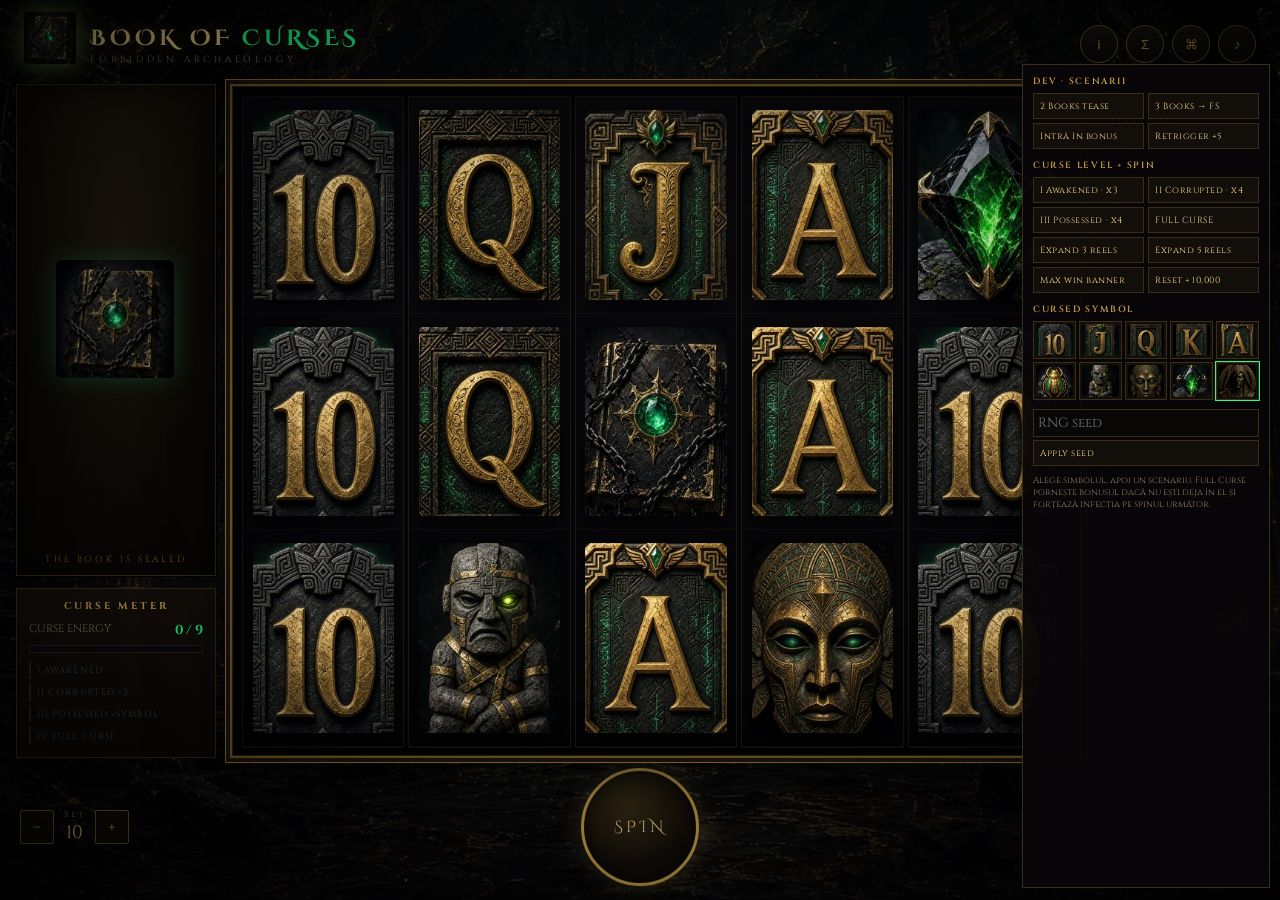
==== book-of-curses/index.html @ f87eec72 "Add files via upload" ====
<!DOCTYPE html>
<html lang="en">
<head>
  <meta charset="UTF-8" />
  <meta name="viewport" content="width=device-width, initial-scale=1.0" />
  <title>Book of Curses</title>
  <link rel="stylesheet" href="css/game.css" />
</head>
<body class="curse-0">
  <div class="backdrop"></div>
  <div class="embers" id="embers"></div>
  <div class="vignette"></div>

  <div class="app">
    <header class="topbar">
      <div class="logo-wrap">
        <div class="logo-book" id="miniBook"></div>
        <div class="titles">
          <h1>BOOK OF <span>CURSES</span></h1>
          <p>Forbidden archaeology</p>
        </div>
      </div>
      <div class="top-actions">
        <button class="icon-btn" id="infoBtn" title="Paytable & rules">i</button>
        <button class="icon-btn" id="simBtn" title="Simulation">Σ</button>
        <button class="icon-btn" id="debugBtn" title="Developer">⌘</button>
        <button class="icon-btn on" id="soundBtn" title="Sound">♪</button>
      </div>
    </header>

    <div class="stage">
      <aside class="side-panel">
        <div class="book-hero alive" id="hero">
          <div class="book-chains" id="bookChains"></div>
          <div class="hero-svg" id="heroSvg" style="width:120px;height:140px"></div>
          <div class="hero-caption" id="heroCaption">THE BOOK IS SEALED</div>
        </div>
        <div class="meter-card">
          <h3>CURSE METER</h3>
          <div class="energy-readout">
            <span>CURSE ENERGY</span>
            <strong id="energyRead">0 / 9</strong>
          </div>
          <div class="energy-bar"><div class="energy-fill" id="energyFill"></div></div>
          <div class="curse-steps">
            <div class="curse-step">I  AWAKENED</div>
            <div class="curse-step">II  CORRUPTED  ×2</div>
            <div class="curse-step">III  POSSESSED  +SYMBOL</div>
            <div class="curse-step">IV  FULL CURSE</div>
          </div>
        </div>
      </aside>

      <section class="machine">
        <div class="frame" id="frame">
          <div class="reels" id="reels">
            <div class="reel" data-r="0"><div class="reel-window">
              <div class="cell" data-r="0" data-row="0"><div class="sym"></div></div>
              <div class="cell" data-r="0" data-row="1"><div class="sym"></div></div>
              <div class="cell" data-r="0" data-row="2"><div class="sym"></div></div>
            </div></div>
            <div class="reel" data-r="1"><div class="reel-window">
              <div class="cell" data-r="1" data-row="0"><div class="sym"></div></div>
              <div class="cell" data-r="1" data-row="1"><div class="sym"></div></div>
              <div class="cell" data-r="1" data-row="2"><div class="sym"></div></div>
            </div></div>
            <div class="reel" data-r="2"><div class="reel-window">
              <div class="cell" data-r="2" data-row="0"><div class="sym"></div></div>
              <div class="cell" data-r="2" data-row="1"><div class="sym"></div></div>
              <div class="cell" data-r="2" data-row="2"><div class="sym"></div></div>
            </div></div>
            <div class="reel" data-r="3"><div class="reel-window">
              <div class="cell" data-r="3" data-row="0"><div class="sym"></div></div>
              <div class="cell" data-r="3" data-row="1"><div class="sym"></div></div>
              <div class="cell" data-r="3" data-row="2"><div class="sym"></div></div>
            </div></div>
            <div class="reel" data-r="4"><div class="reel-window">
              <div class="cell" data-r="4" data-row="0"><div class="sym"></div></div>
              <div class="cell" data-r="4" data-row="1"><div class="sym"></div></div>
              <div class="cell" data-r="4" data-row="2"><div class="sym"></div></div>
            </div></div>
          </div>
          <svg class="payline-svg" id="paylineSvg" viewBox="0 0 100 100" preserveAspectRatio="none"></svg>
          <div class="ink-veil" id="inkVeil"></div>
          <div class="banner" id="banner">
            <h2 id="bannerTitle"></h2>
            <p id="bannerSub"></p>
          </div>
          <div class="ceremony" id="ceremony">
            <div class="ceremony-book" id="ceremonyBook"></div>
            <h2 id="ceremonyTitle"></h2>
            <p id="ceremonySub"></p>
          </div>
        </div>
      </section>

      <aside class="right-panel">
        <div class="stat-box">
          <label>Balance</label>
          <div class="val" id="balVal">10,000</div>
        </div>
        <div class="stat-box">
          <label>Win</label>
          <div class="val" id="winVal">0</div>
        </div>
        <div class="stat-box fs-box" id="fsBox" style="display:none">
          <div class="fs-label">Free Spins</div>
          <div class="fs-count" id="fsCount">0</div>
          <div class="fs-label">Cursed symbol</div>
          <div class="cursed-preview" id="cursedPreview"></div>
        </div>
      </aside>
    </div>

    <footer class="controls">
      <div class="bet-wrap">
        <button class="bet-btn" id="betDown">−</button>
        <div class="bet-display">
          <label>Bet</label>
          <div class="amt" id="betAmt">10</div>
        </div>
        <button class="bet-btn" id="betUp">+</button>
      </div>
      <button class="spin-btn" id="spinBtn">Spin</button>
      <div class="ctrl-right">
        <button class="mini-btn" id="autoBtn">Auto</button>
        <button class="mini-btn" id="turboBtn">Turbo</button>
      </div>
    </footer>
  </div>

  <div class="overlay" id="infoOverlay">
    <div class="modal">
      <button class="close-x" id="infoClose">×</button>
      <h2>Book of Curses</h2>
      <p>Virtual credits only. 5 reels × 3 rows · 10 fixed paylines. The Book is Wild and Scatter.</p>

      <h3>Base game</h3>
      <ul>
        <li>Wins pay left to right on a payline. The Book substitutes for any paying symbol.</li>
        <li>Paytable values are × line bet. Line bet = total bet ÷ 10.</li>
        <li>3 or more Books anywhere on the grid start Free Spins. 4 or 5 Books still start the same bonus (they do not add extra spins on the trigger).</li>
        <li>Nothing from a previous bonus carries into the base game. Curse Energy, Curse level, Cursed Symbols and infection all reset when the Book closes.</li>
      </ul>

      <h3>Free Spins — how a bonus starts</h3>
      <ul>
        <li>You receive 10 Free Spins. The stake of the triggering spin is used for the whole bonus.</li>
        <li>The Book opens and randomly chooses <strong>one paying symbol</strong> (not the Book). That is the Cursed Symbol for this bonus only.</li>
        <li>A new bonus always starts at <strong>CURSE I — Awakened</strong>, energy 0. There is no “saved curse” between sessions.</li>
      </ul>

      <h3>Expanding Cursed Symbol</h3>
      <ul>
        <li>If the Cursed Symbol appears on <strong>3 or more different reels</strong>, those reels fill top-to-bottom with that symbol.</li>
        <li>The expand pays the 3 / 4 / 5-of-a-kind value on <strong>all 10 paylines</strong> (classic Book math), then applies the current Curse multiplier.</li>
        <li>Ordinary line wins still pay, except lines of the same symbol that just expanded — those are not paid twice.</li>
        <li>One Cursed Symbol on a single reel does nothing special. Two reels do nothing. The third reel is the unlock.</li>
      </ul>

      <h3>Curse Meter — during this bonus only</h3>
      <p>Energy is the only progress track. Levels never go down inside a bonus.</p>
      <ul>
        <li>Successful expand on 3 reels: <strong>+1</strong> energy</li>
        <li>4 reels: <strong>+2</strong></li>
        <li>5 reels: <strong>+3</strong></li>
        <li>Retrigger (3 Books during Free Spins): <strong>+5 spins</strong> and <strong>+1 energy</strong></li>
        <li>Infection cells that later expand: <strong>+1</strong> extra energy</li>
      </ul>
      <ul>
        <li><strong>0–2 energy · CURSE I Awakened</strong> — expand pays ×1</li>
        <li><strong>3–5 · CURSE II Corrupted</strong> — expand pays ×2</li>
        <li><strong>6–8 · CURSE III Possessed</strong> — the Book picks a <em>second</em> Cursed Symbol. Both can expand on the same spin. Multiplier stays ×2</li>
        <li><strong>9+ · FULL CURSE</strong> — infection unlocks. Expand multiplier ×2 (×3 is reserved if math is retuned later)</li>
      </ul>

      <h3>What persists — and what does not</h3>
      <p><strong>Inside one Free Spins session</strong> (including retriggers):</p>
      <ul>
        <li>Kept: remaining spins, Curse Energy, Curse level, both Cursed Symbols, “Full Curse already unlocked”, running bonus win.</li>
        <li>Kept for the <em>next Free Spin only</em>: a few infected cells may stay on the grid (~18% of them). That is the only carry from spin to spin besides the meter.</li>
        <li>Retriggers do <em>not</em> reset the meter and do <em>not</em> pick a new first symbol. They only add spins and one energy.</li>
      </ul>
      <p><strong>When the Book closes</strong> (0 spins left, or you return to the base game):</p>
      <ul>
        <li>Wiped: energy, Curse level, Cursed Symbols, second symbol, infection leftovers, Full Curse flag.</li>
        <li>The next time you land 3 Books you start again at CURSE I with a newly chosen symbol. You cannot “keep” a Possessed or Full Curse bonus for later.</li>
        <li>Your credit balance stays. That is the only thing that survives across bonuses.</li>
      </ul>

      <h3>FULL CURSE — infection</h3>
      <ul>
        <li>The first time energy reaches 9 in this bonus, the Full Curse ceremony plays.</li>
        <li>On that spin and every later Free Spin of the <em>same</em> bonus, Cursed Symbols can infect neighbouring cells (up / down / left / right), chance 45% per neighbour, one wave.</li>
        <li>After infection the game re-checks expands. A bigger expand replaces a smaller one for that symbol; it does not pay both.</li>
        <li>Infection does not continue after the bonus ends.</li>
      </ul>

      <h3>Max win</h3>
      <p>Any single evaluation is capped at <strong>10,000 × total bet</strong>. If the cap hits, the Book closes and the “YOU SHOULDN’T HAVE OPENED IT.” presentation plays.</p>
      <h3>Paytable <small>(× line bet · 10 lines)</small></h3>
      <table class="pay-grid">
        <thead><tr><th>Symbol</th><th>3</th><th>4</th><th>5</th></tr></thead>
        <tbody id="payBody"></tbody>
      </table>
      <h3>Responsible play</h3>
      <p>Prototype with virtual credits. No deposits or real-money wagering. Theoretical target RTP ~96% (high volatility) — verify in Simulation. Max exposure 10,000× bet.</p>
    </div>
  </div>

  <div class="overlay" id="simOverlay">
    <div class="modal">
      <button class="close-x" id="simClose">×</button>
      <h2>Monte Carlo</h2>
      <p>Headless engine — same math as the visible game. 100k–1M spins recommended.</p>
      <p style="margin-top:10px">
        Spins <input id="simSpins" value="200000" style="width:110px;background:#0a0806;color:#e8dcc0;border:1px solid #3a2e16;padding:4px 6px">
        Seed <input id="simSeed" value="7" style="width:80px;background:#0a0806;color:#e8dcc0;border:1px solid #3a2e16;padding:4px 6px">
        <button class="mini-btn on" id="runSim">Run</button>
      </p>
      <div class="sim-out" id="simOut">Ready.</div>
    </div>
  </div>

  <div class="debug-dock" id="debugDock">
    <h4>DEV · SCENARII</h4>
    <div class="debug-grid">
      <button data-scene="tease">2 Books tease</button>
      <button data-scene="trigger">3 Books → FS</button>
      <button data-scene="enter">Intră în bonus</button>
      <button data-scene="retrigger">Retrigger +5</button>
    </div>
    <h4>CURSE LEVEL + SPIN</h4>
    <div class="debug-grid">
      <button data-scene="curse1">I Awakened · x3</button>
      <button data-scene="curse2">II Corrupted · x4</button>
      <button data-scene="curse3">III Possessed · x4</button>
      <button data-scene="full">FULL CURSE</button>
      <button data-scene="expand3">Expand 3 reels</button>
      <button data-scene="expand5">Expand 5 reels</button>
      <button data-scene="maxwin">Max win banner</button>
      <button data-scene="reset">Reset + 10,000</button>
    </div>
    <h4>CURSED SYMBOL</h4>
    <div class="sym-pick" id="symPick"></div>
    <input id="seedInput" placeholder="RNG seed" />
    <button id="seedApply">Apply seed</button>
    <p class="debug-note">Alege simbolul, apoi un scenariu. Full Curse pornește bonusul dacă nu ești deja în el și forțează infecția pe spinul următor.</p>
  </div>

  <script src="js/asset-data.js"></script>
  <script src="js/config.js"></script>
  <script src="js/rng.js"></script>
  <script src="js/engine.js"></script>
  <script src="js/symbols.js"></script>
  <script src="js/audio.js"></script>
  <script src="js/main.js"></script>
</body>
</html>
---- book-of-curses/css/game.css ----
@import url("https://fonts.googleapis.com/css2?family=Cinzel:wght@400;600;700;900&family=Cinzel+Decorative:wght@700;900&family=Uncial+Antiqua&display=swap");

:root {
  --obsidian: #07060a;
  --obsidian-2: #100d14;
  --stone: #1a1610;
  --gold: #c9a44a;
  --gold-hi: #f0d48a;
  --gold-dim: #7a5c22;
  --ink: #0a0a0c;
  --emerald: #1dff8a;
  --emerald-dim: #0a6b3c;
  --curse: #7cffb2;
  --blood: #6b1018;
  --win: #ffe7a0;
  --frame: #2a2214;
  --text: #e8dcc0;
  --muted: #8a7b5e;
}

* { box-sizing: border-box; margin: 0; padding: 0; }
html, body { height: 100%; background: var(--obsidian); color: var(--text); }
body {
  font-family: "Cinzel", Georgia, serif;
  overflow: hidden;
  user-select: none;
}

.backdrop {
  position: fixed; inset: 0;
  background:
    linear-gradient(180deg, rgba(5,4,7,.55) 0%, rgba(5,4,7,.78) 100%),
    url("../assets/bg-temple.jpg") center / cover no-repeat;
  z-index: 0;
}
.backdrop::before {
  content: "";
  position: absolute; inset: 0;
  background-image:
    repeating-linear-gradient(0deg, transparent, transparent 3px, rgba(0,0,0,.12) 3px, rgba(0,0,0,.12) 4px);
  opacity: .35;
  pointer-events: none;
}
.vignette {
  position: fixed; inset: 0; pointer-events: none; z-index: 5;
  background: radial-gradient(ellipse at center, transparent 40%, rgba(0,0,0,.72) 100%);
}
.embers {
  position: fixed; inset: 0; pointer-events: none; z-index: 1; overflow: hidden;
}

.app {
  position: relative; z-index: 2;
  height: 100%;
  display: grid;
  grid-template-rows: auto 1fr auto;
  max-width: 1280px;
  margin: 0 auto;
  padding: 8px 16px 10px;
}

/* HEADER */
.topbar {
  display: flex; align-items: center; justify-content: space-between;
  padding: 4px 8px 8px;
}
.logo-wrap { display: flex; align-items: center; gap: 14px; }
.logo-book { width: 52px; height: 64px; filter: drop-shadow(0 0 12px rgba(201,164,74,.45)); }
.titles h1 {
  font-family: "Cinzel Decorative", "Cinzel", serif;
  font-size: 22px; letter-spacing: .18em;
  color: var(--gold-hi);
  text-shadow: 0 0 18px rgba(201,164,74,.35);
}
.titles h1 span { color: var(--emerald); }
.titles p { font-size: 9px; letter-spacing: .42em; color: var(--muted); text-transform: uppercase; }
.top-actions { display: flex; gap: 8px; }
.icon-btn {
  width: 38px; height: 38px; border-radius: 50%;
  border: 1px solid var(--gold-dim);
  background: linear-gradient(180deg, #1c1812, #0c0a08);
  color: var(--gold);
  cursor: pointer;
  display: grid; place-items: center;
  transition: .2s ease;
}
.icon-btn:hover { border-color: var(--gold); box-shadow: 0 0 12px rgba(201,164,74,.35); }

/* STAGE */
.stage {
  display: grid;
  grid-template-columns: 200px 1fr 168px;
  gap: 14px;
  min-height: 0;
  align-items: stretch;
}

.side-panel {
  display: flex; flex-direction: column; gap: 12px;
  min-height: 0;
}

.book-hero {
  flex: 1;
  position: relative;
  border: 1px solid #3a2e16;
  background:
    radial-gradient(ellipse at 50% 30%, rgba(201,164,74,.08), transparent 60%),
    linear-gradient(180deg, #16110c, #0a0806);
  box-shadow: inset 0 0 40px rgba(0,0,0,.65), 0 0 0 1px #000;
  display: flex; flex-direction: column; align-items: center; justify-content: center;
  overflow: hidden;
  min-height: 220px;
}
.book-hero.alive .hero-svg { animation: breathe 3.6s ease-in-out infinite; }
.book-hero.opened .hero-svg { filter: drop-shadow(0 0 16px #1dff8a); }
.book-hero.chained .book-chains { opacity: 1; }
.book-hero.slam .hero-svg { animation: bookSlam .45s ease-out; }
.book-chains {
  position: absolute; inset: 18% 22%;
  border: 2px solid rgba(180,180,180,.35);
  box-shadow: inset 0 0 12px rgba(0,0,0,.8);
  opacity: 0; pointer-events: none;
  transform: rotate(-8deg);
  transition: opacity .25s;
}
.book-chains::before, .book-chains::after {
  content: ""; position: absolute; left: 20%; right: 20%; height: 3px;
  background: linear-gradient(90deg, transparent, #888, transparent);
}
.book-chains::before { top: 32%; }
.book-chains::after { bottom: 32%; }
.hero-caption {
  position: absolute; bottom: 10px; left: 0; right: 0;
  text-align: center; font-size: 9px; letter-spacing: .32em;
  color: var(--gold-dim); text-transform: uppercase;
}

.meter-card {
  border: 1px solid #3a2e16;
  background: linear-gradient(180deg, #14100c, #0b0907);
  padding: 10px 12px 12px;
}
.meter-card h3 {
  font-size: 10px; letter-spacing: .28em; color: var(--gold);
  margin-bottom: 8px; text-align: center;
}
.energy-readout {
  display: flex; justify-content: space-between; font-size: 11px;
  color: var(--muted); margin-bottom: 6px;
}
.energy-readout strong { color: var(--emerald); font-size: 13px; }
.energy-bar {
  height: 8px; background: #0a0a0c; border: 1px solid #2a2418;
  position: relative; overflow: hidden;
}
.energy-fill {
  position: absolute; inset: 0 auto 0 0; width: 0%;
  background: linear-gradient(90deg, #0a6b3c, var(--emerald));
  box-shadow: 0 0 10px var(--emerald);
  transition: width .45s ease;
}
.curse-steps { display: flex; flex-direction: column; gap: 4px; margin-top: 8px; }
.curse-step {
  font-size: 9px; letter-spacing: .12em; color: #4a4336;
  padding: 3px 6px; border-left: 2px solid #2a2418;
}
.curse-step.on { color: var(--gold-hi); border-color: var(--gold); }
.curse-step.on.full { color: var(--emerald); border-color: var(--emerald); text-shadow: 0 0 8px #1dff8a; }

/* MACHINE */
.machine {
  position: relative;
  display: flex; flex-direction: column;
  min-height: 0;
}
.frame {
  flex: 1;
  position: relative;
  border: 2px solid #6b5424;
  background: #050406;
  box-shadow:
    0 0 0 4px #1a140c,
    0 0 0 5px #8a6a2a,
    inset 0 0 60px rgba(0,0,0,.8),
    0 20px 60px rgba(0,0,0,.65);
  display: flex; flex-direction: column;
  min-height: 0;
  overflow: hidden;
}
.frame::before {
  content: "";
  position: absolute; inset: 0; pointer-events: none; z-index: 4;
  border: 1px solid rgba(240,212,138,.15);
  box-shadow: inset 0 0 80px rgba(0,0,0,.45);
}
.frame.corrupted { border-color: #1a8a55; box-shadow: 0 0 0 4px #0a1a12, 0 0 0 5px #1dff8a, inset 0 0 60px rgba(0,40,20,.5); }
.frame.possessed { animation: shake 2.4s ease-in-out infinite; }
.frame.fullcurse { border-color: #1dff8a; filter: contrast(1.15) saturate(1.2); }

.reels {
  flex: 1;
  display: grid;
  grid-template-columns: repeat(5, 1fr);
  gap: 4px;
  padding: 10px 10px 8px;
  min-height: 320px;
}
.reel {
  position: relative;
  background: linear-gradient(180deg, #0b0a0e, #050507);
  overflow: hidden;
  border: 1px solid #1c1812;
}
.reel.anticipate {
  box-shadow: inset 0 0 24px rgba(201,164,74,.35), 0 0 16px rgba(201,164,74,.25);
}
.reel-window {
  height: 100%;
  display: flex; flex-direction: column;
}
.cell {
  flex: 1;
  display: grid; place-items: center;
  position: relative;
  border-bottom: 1px solid rgba(201,164,74,.06);
  transition: background .2s;
}
.cell.win {
  background: radial-gradient(circle, rgba(201,164,74,.22), transparent 70%);
}
.cell.scatter-land {
  background: radial-gradient(circle, rgba(29,255,138,.16), transparent 70%);
}
.cell.cursed-land {
  background: radial-gradient(circle, rgba(29,255,138,.34), transparent 68%);
  box-shadow: inset 0 0 0 2px rgba(29,255,138,.75), 0 0 18px rgba(29,255,138,.35);
  animation: cursedPulse .7s ease-out;
}
.cell.cursed-land::after {
  content: "";
  position: absolute; inset: 6%;
  border: 1px solid rgba(240,212,138,.45);
  pointer-events: none;
  animation: cursedRing .7s ease-out;
}
.cell.infected {
  background: radial-gradient(circle, rgba(29,255,138,.32), transparent 70%);
  animation: infectPop .35s ease-out;
}
.cell.expanded {
  box-shadow: inset 0 0 0 2px rgba(29,255,138,.55);
}
.cell.filling {
  animation: fillGrow .38s ease-out;
}
.reel.filling-reel {
  box-shadow: inset 0 0 28px rgba(29,255,138,.28), 0 0 16px rgba(29,255,138,.2);
}
.sym {
  width: 88%; height: 88%;
  display: grid; place-items: center;
  filter: drop-shadow(0 6px 10px rgba(0,0,0,.75));
}
.sym svg, .sym-art {
  width: 100%; height: 100%;
  object-fit: cover;
  border-radius: 4px;
}
.hero-art {
  width: 118px; height: 118px;
  object-fit: cover;
  border-radius: 6px;
  box-shadow: 0 0 24px rgba(29,255,138,.22);
}
.logo-book .hero-art, .logo-book img {
  width: 52px; height: 52px; object-fit: cover; border-radius: 4px;
}
.reel.spinning .cell .sym { animation: blurspin .08s linear infinite; }

.payline-overlay {
  position: absolute; inset: 10px; pointer-events: none; z-index: 3;
}

/* RIGHT */
.right-panel { display: flex; flex-direction: column; gap: 10px; }
.stat-box {
  border: 1px solid #3a2e16;
  background: linear-gradient(180deg, #14100c, #0b0907);
  padding: 10px 12px;
}
.stat-box label {
  display: block; font-size: 8px; letter-spacing: .28em; color: var(--muted);
  margin-bottom: 4px; text-transform: uppercase;
}
.stat-box .val { font-size: 20px; color: var(--gold-hi); letter-spacing: .04em; }
.stat-box .val.win-on { color: var(--emerald); text-shadow: 0 0 12px #1dff8a; }
.fs-box { text-align: center; padding: 12px 8px; }
.fs-box .fs-count { font-size: 28px; color: var(--emerald); }
.fs-box .fs-label { font-size: 9px; letter-spacing: .24em; color: var(--muted); }
.cursed-preview { display: flex; justify-content: center; gap: 6px; margin-top: 8px; }
.cursed-chip {
  width: 42px; height: 42px; border: 1px solid var(--gold-dim);
  background: #0a0806; display: grid; place-items: center;
}
.cursed-chip svg, .cursed-chip img { width: 100%; height: 100%; object-fit: cover; }

/* CONTROLS */
.controls {
  display: grid;
  grid-template-columns: 1fr auto 1fr;
  align-items: center;
  gap: 16px;
  padding: 10px 4px 4px;
}
.bet-wrap { display: flex; align-items: center; gap: 10px; }
.bet-btn {
  width: 34px; height: 34px; border-radius: 2px;
  border: 1px solid var(--gold-dim);
  background: #120e0a; color: var(--gold); cursor: pointer; font-family: inherit;
  font-size: 16px;
}
.bet-btn:hover { border-color: var(--gold); }
.bet-display { text-align: center; }
.bet-display label { display: block; font-size: 8px; letter-spacing: .3em; color: var(--muted); }
.bet-display .amt { font-size: 18px; color: var(--gold-hi); }

.spin-btn {
  width: 118px; height: 118px; border-radius: 50%;
  border: 3px solid var(--gold);
  background:
    radial-gradient(circle at 40% 30%, #3a2e16, #120e0a 62%);
  color: var(--gold-hi);
  font-family: "Cinzel Decorative", Cinzel, serif;
  font-size: 16px; letter-spacing: .2em;
  cursor: pointer;
  box-shadow: 0 0 24px rgba(201,164,74,.25), inset 0 0 20px rgba(0,0,0,.5);
  text-transform: uppercase;
  transition: transform .12s ease, box-shadow .2s;
}
.spin-btn:hover { box-shadow: 0 0 36px rgba(201,164,74,.45); }
.spin-btn:active { transform: scale(.96); }
.spin-btn:disabled { opacity: .55; cursor: default; }
.spin-btn.bonus {
  border-color: var(--emerald);
  color: var(--emerald);
  box-shadow: 0 0 28px rgba(29,255,138,.35);
}

.ctrl-right { display: flex; justify-content: flex-end; gap: 8px; flex-wrap: wrap; }
.mini-btn {
  padding: 8px 12px;
  border: 1px solid #3a2e16;
  background: #120e0a;
  color: var(--muted);
  font-family: inherit; font-size: 9px; letter-spacing: .18em;
  cursor: pointer; text-transform: uppercase;
}
.mini-btn.on { color: var(--gold-hi); border-color: var(--gold-dim); }

/* OVERLAYS */
.overlay {
  position: fixed; inset: 0; z-index: 40;
  background: rgba(0,0,0,.78);
  display: none; align-items: center; justify-content: center;
  padding: 24px;
}
.overlay.show { display: flex; }
.modal {
  width: min(720px, 94vw);
  max-height: 86vh; overflow: auto;
  background: linear-gradient(180deg, #16110c, #0b0907);
  border: 1px solid var(--gold-dim);
  box-shadow: 0 30px 80px rgba(0,0,0,.7);
  padding: 28px 32px;
}
.modal h2 {
  font-family: "Cinzel Decorative", serif;
  color: var(--gold-hi); letter-spacing: .16em;
  margin-bottom: 8px; font-size: 22px;
}
.modal h3 { color: var(--gold); margin: 16px 0 8px; font-size: 13px; letter-spacing: .14em; }
.modal p, .modal li { color: #cbbd9c; font-size: 13px; line-height: 1.55; }
.modal ul { padding-left: 18px; }
.pay-grid { width: 100%; border-collapse: collapse; margin-top: 8px; font-size: 12px; }
.pay-grid th, .pay-grid td { border-bottom: 1px solid #2a2418; padding: 6px 8px; text-align: left; }
.pay-grid th { color: var(--muted); font-weight: 400; letter-spacing: .12em; font-size: 10px; }
.pay-grid td svg, .pay-grid td img { width: 28px; height: 28px; vertical-align: middle; margin-right: 8px; object-fit: cover; border-radius: 3px; }
.close-x {
  float: right; background: none; border: 0; color: var(--gold); cursor: pointer; font-size: 20px;
}

.banner {
  position: absolute; inset: 0; z-index: 8;
  display: none; align-items: center; justify-content: center;
  background: rgba(0,0,0,.55);
  flex-direction: column; gap: 8px;
  text-align: center;
}
.banner.show { display: flex; }
.banner h2 {
  font-family: "Cinzel Decorative", serif;
  font-size: 42px; letter-spacing: .18em;
  color: var(--gold-hi);
  text-shadow: 0 0 24px rgba(201,164,74,.5);
}
.banner h2.curse { color: var(--emerald); text-shadow: 0 0 28px #1dff8a; font-size: 48px; }
.banner p { letter-spacing: .32em; color: var(--muted); font-size: 12px; }

.maxwin-msg {
  font-family: "Cinzel Decorative", serif;
  font-size: 28px; color: #e8dcc0;
  letter-spacing: .08em;
}

/* DEBUG */
.debug-dock {
  position: fixed; right: 10px; top: 64px; bottom: 12px; z-index: 30;
  background: rgba(8,6,8,.94); border: 1px solid #3a2e16;
  padding: 10px 10px 14px; display: none; width: 248px;
  font-size: 10px; overflow: auto;
}
.debug-dock.show { display: block; }
.debug-dock h4 {
  color: var(--gold); letter-spacing: .18em; font-size: 9px;
  margin: 10px 0 6px; font-weight: 600;
}
.debug-dock h4:first-child { margin-top: 0; }
.debug-grid { display: grid; grid-template-columns: 1fr 1fr; gap: 4px; }
.debug-dock button {
  display: block; width: 100%; margin: 0; padding: 6px 6px;
  background: #120e0a; color: var(--gold-hi); border: 1px solid #3a2e16;
  font-family: inherit; font-size: 9px; letter-spacing: .06em;
  cursor: pointer; text-align: left;
}
.debug-dock button:hover { border-color: var(--gold); background: #1c1610; }
.debug-dock .sym-pick {
  display: grid; grid-template-columns: repeat(5, 1fr); gap: 3px; margin-bottom: 6px;
}
.debug-dock .sym-pick button { padding: 2px; text-align: center; }
.debug-dock .sym-pick img { width: 100%; height: 32px; object-fit: cover; display: block; }
.debug-dock input {
  width: 100%; margin: 3px 0; padding: 4px; background: #0a0806; color: var(--text);
  border: 1px solid #3a2e16; font-family: inherit;
}
.debug-note { color: var(--muted); font-size: 9px; line-height: 1.35; margin-top: 8px; }

/* CURSE FX */
.ink-veil {
  position: absolute; inset: 0; z-index: 7; pointer-events: none;
  opacity: 0; background:
    radial-gradient(circle at 50% 40%, rgba(10,40,24,.0), rgba(0,0,0,.85));
  transition: opacity .6s;
}
.ink-veil.on { opacity: 1; }

@keyframes breathe {
  0%,100% { transform: scale(1) rotate(-1deg); filter: drop-shadow(0 0 8px rgba(201,164,74,.3)); }
  50% { transform: scale(1.04) rotate(1deg); filter: drop-shadow(0 0 16px rgba(29,255,138,.35)); }
}
@keyframes blurspin {
  0% { filter: blur(4px) brightness(1.2); transform: translateY(-6%); }
  100% { filter: blur(4px) brightness(1.2); transform: translateY(6%); }
}
@keyframes shake {
  0%,100% { transform: translateX(0); }
  30% { transform: translateX(-1px); }
  60% { transform: translateX(1px); }
}
@keyframes pulseWin {
  0%,100% { transform: scale(1); }
  50% { transform: scale(1.08); }
}
@keyframes cursedPulse {
  0% { filter: brightness(2.2); }
  100% { filter: brightness(1); }
}
@keyframes cursedRing {
  0% { transform: scale(.72); opacity: 1; }
  100% { transform: scale(1.08); opacity: 0; }
}
@keyframes fillGrow {
  0% { transform: scale(.55); filter: brightness(2) saturate(1.4); }
  70% { transform: scale(1.06); }
  100% { transform: scale(1); filter: none; }
}
@keyframes infectPop {
  0% { transform: scale(.4); filter: brightness(2.4) hue-rotate(-10deg); }
  100% { transform: scale(1); filter: none; }
}
.cell.win .sym { animation: pulseWin .7s ease-in-out infinite; }
.cell.filling .sym { animation: fillGrow .38s ease-out; }

.sim-out {
  font-family: ui-monospace, monospace; font-size: 11px;
  white-space: pre-wrap; color: #cbbd9c; background: #080608;
  padding: 12px; border: 1px solid #2a2418; margin-top: 10px;
}

.payline-svg {
  position: absolute; inset: 10px; z-index: 5; pointer-events: none;
}
.payline-svg path {
  fill: none; stroke: rgba(240,212,138,.85); stroke-width: 1.2;
  stroke-linecap: round; filter: drop-shadow(0 0 4px #c9a44a);
  opacity: 0;
}
.payline-svg path.on { animation: lineDraw .45s ease-out forwards; }

.ceremony {
  position: absolute; inset: 0; z-index: 12;
  display: none; flex-direction: column; align-items: center; justify-content: center;
  background: rgba(0,0,0,.0);
  text-align: center; padding: 20px;
}
.ceremony.show { display: flex; }
.ceremony.black { background: rgba(0,0,0,.88); }
.ceremony.scratch { background: rgba(0,0,0,.92); }
.ceremony-book {
  width: 120px; height: 120px; margin-bottom: 16px;
  background: url("../assets/symbols/book.jpg") center/cover;
  border-radius: 6px;
  box-shadow: 0 0 40px rgba(29,255,138,.35);
  transform: scale(.7); opacity: 0;
}
.ceremony.show .ceremony-book { animation: bookRise 1s ease-out forwards; }
.ceremony h2 {
  font-family: "Cinzel Decorative", serif;
  font-size: 36px; letter-spacing: .16em; color: var(--emerald);
  text-shadow: 0 0 24px #1dff8a;
}
.ceremony.scratch h2 {
  color: #e8dcc0; text-shadow: none;
  font-size: 22px; letter-spacing: .08em;
  animation: scratchIn 1.1s ease-out;
}
.ceremony p { letter-spacing: .28em; color: var(--muted); margin-top: 8px; font-size: 11px; }

body.curse-1 .frame { border-color: #5a8a4a; }
body.curse-2 .frame, body.curse-3 .frame { border-color: #1dff8a; }
body.curse-2 .spin-btn, body.curse-3 .spin-btn {
  border-color: var(--emerald); color: var(--emerald);
}
body.curse-2 .titles h1, body.curse-3 .titles h1 { text-shadow: 0 0 18px #1dff8a; }
body.curse-3 {
  filter: saturate(1.15);
}
body.curse-3 .app { animation: shake 3s ease-in-out infinite; }
body.energy-hot .energy-bar {
  box-shadow: 0 0 14px #1dff8a;
  animation: cursedPulse 1s ease-in-out infinite;
}
body.anticipate-energy .meter-card {
  border-color: var(--emerald);
  box-shadow: 0 0 18px rgba(29,255,138,.25);
}

@keyframes bookRise {
  0% { transform: translateY(24px) scale(.7); opacity: 0; }
  100% { transform: translateY(-8px) scale(1.08); opacity: 1; }
}
@keyframes bookSlam {
  0% { transform: scale(1.15) rotate(-4deg); }
  100% { transform: scale(1) rotate(0); }
}
@keyframes lineDraw { to { opacity: 1; } }
@keyframes scratchIn {
  0% { opacity: 0; letter-spacing: .4em; filter: blur(3px); }
  100% { opacity: 1; letter-spacing: .08em; filter: none; }
}

@media (max-width: 980px) {
  .stage { grid-template-columns: 1fr; grid-template-rows: auto 1fr auto; }
  .side-panel { flex-direction: row; }
  .book-hero { min-height: 120px; flex: 1; }
  .meter-card { flex: 1; }
  .right-panel { flex-direction: row; flex-wrap: wrap; }
  .stat-box { flex: 1; }
  .spin-btn { width: 88px; height: 88px; font-size: 13px; }
  .titles h1 { font-size: 16px; }
}
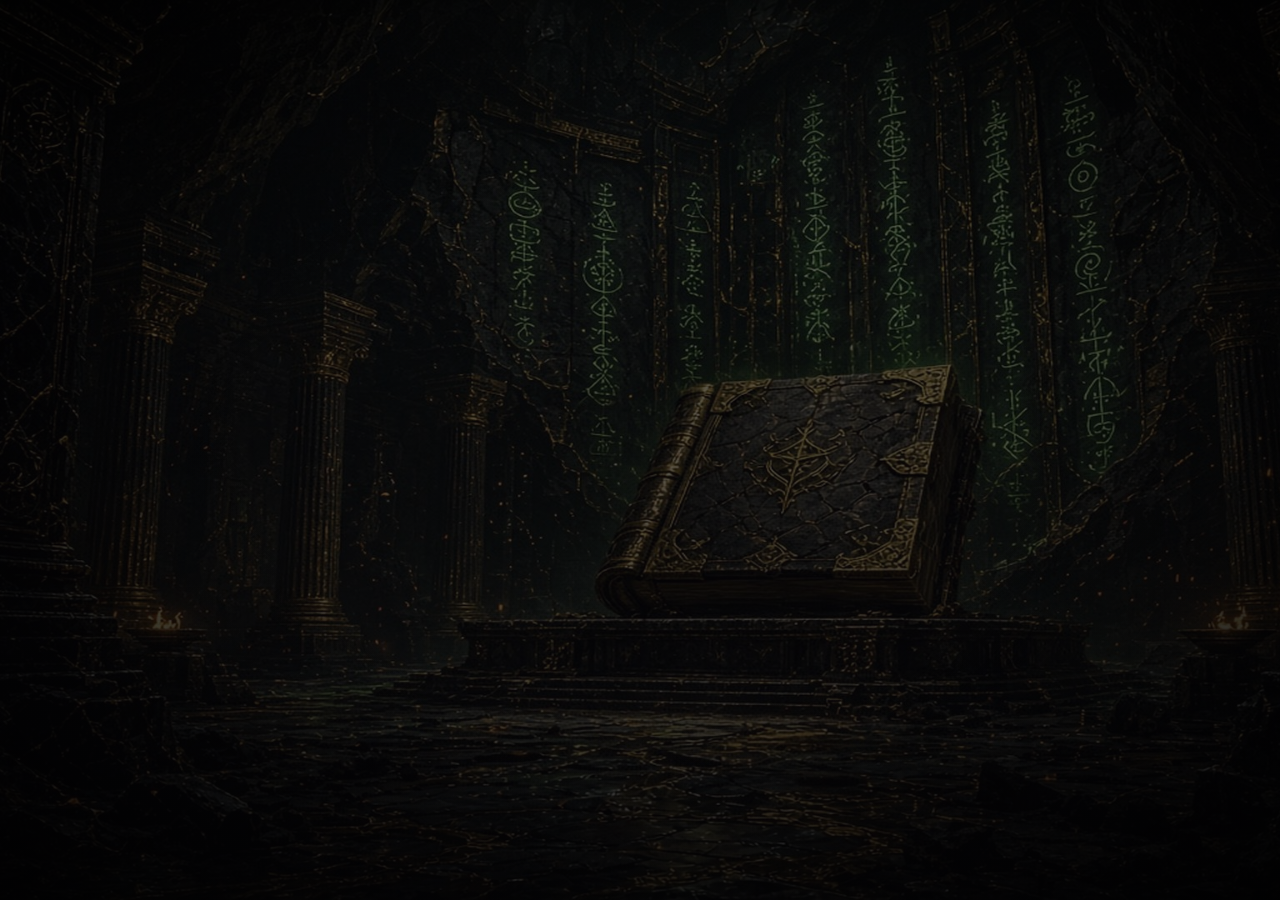
==== commit ea9fd9c2: "Add splash loading screen" ====
--- a/book-of-curses/index.html
+++ b/book-of-curses/index.html
@@ -6,254 +6,17 @@
   <title>Book of Curses</title>
   <link rel="stylesheet" href="css/game.css" />
 </head>
-<body class="curse-0">
+<body class="curse-0 booting">
+  <div class="splash" id="splash">
+    <div class="splash-book"></div>
+    <h1 class="splash-title">BOOK OF <span>CURSES</span></h1>
+    <p class="splash-sub" id="splashSub">SEALING THE VAULT</p>
+    <div class="splash-bar"><div class="splash-fill" id="splashFill"></div></div>
+    <p class="splash-pct" id="splashPct">0%</p>
+  </div>
   <div class="backdrop"></div>
   <div class="embers" id="embers"></div>
   <div class="vignette"></div>
-
-  <div class="app">
-    <header class="topbar">
-      <div class="logo-wrap">
-        <div class="logo-book" id="miniBook"></div>
-        <div class="titles">
-          <h1>BOOK OF <span>CURSES</span></h1>
-          <p>Forbidden archaeology</p>
-        </div>
-      </div>
-      <div class="top-actions">
-        <button class="icon-btn" id="infoBtn" title="Paytable & rules">i</button>
-        <button class="icon-btn" id="simBtn" title="Simulation">Σ</button>
-        <button class="icon-btn" id="debugBtn" title="Developer">⌘</button>
-        <button class="icon-btn on" id="soundBtn" title="Sound">♪</button>
-      </div>
-    </header>
-
-    <div class="stage">
-      <aside class="side-panel">
-        <div class="book-hero alive" id="hero">
-          <div class="book-chains" id="bookChains"></div>
-          <div class="hero-svg" id="heroSvg" style="width:120px;height:140px"></div>
-          <div class="hero-caption" id="heroCaption">THE BOOK IS SEALED</div>
-        </div>
-        <div class="meter-card">
-          <h3>CURSE METER</h3>
-          <div class="energy-readout">
-            <span>CURSE ENERGY</span>
-            <strong id="energyRead">0 / 9</strong>
-          </div>
-          <div class="energy-bar"><div class="energy-fill" id="energyFill"></div></div>
-          <div class="curse-steps">
-            <div class="curse-step">I  AWAKENED</div>
-            <div class="curse-step">II  CORRUPTED  ×2</div>
-            <div class="curse-step">III  POSSESSED  +SYMBOL</div>
-            <div class="curse-step">IV  FULL CURSE</div>
-          </div>
-        </div>
-      </aside>
-
-      <section class="machine">
-        <div class="frame" id="frame">
-          <div class="reels" id="reels">
-            <div class="reel" data-r="0"><div class="reel-window">
-              <div class="cell" data-r="0" data-row="0"><div class="sym"></div></div>
-              <div class="cell" data-r="0" data-row="1"><div class="sym"></div></div>
-              <div class="cell" data-r="0" data-row="2"><div class="sym"></div></div>
-            </div></div>
-            <div class="reel" data-r="1"><div class="reel-window">
-              <div class="cell" data-r="1" data-row="0"><div class="sym"></div></div>
-              <div class="cell" data-r="1" data-row="1"><div class="sym"></div></div>
-              <div class="cell" data-r="1" data-row="2"><div class="sym"></div></div>
-            </div></div>
-            <div class="reel" data-r="2"><div class="reel-window">
-              <div class="cell" data-r="2" data-row="0"><div class="sym"></div></div>
-              <div class="cell" data-r="2" data-row="1"><div class="sym"></div></div>
-              <div class="cell" data-r="2" data-row="2"><div class="sym"></div></div>
-            </div></div>
-            <div class="reel" data-r="3"><div class="reel-window">
-              <div class="cell" data-r="3" data-row="0"><div class="sym"></div></div>
-              <div class="cell" data-r="3" data-row="1"><div class="sym"></div></div>
-              <div class="cell" data-r="3" data-row="2"><div class="sym"></div></div>
-            </div></div>
-            <div class="reel" data-r="4"><div class="reel-window">
-              <div class="cell" data-r="4" data-row="0"><div class="sym"></div></div>
-              <div class="cell" data-r="4" data-row="1"><div class="sym"></div></div>
-              <div class="cell" data-r="4" data-row="2"><div class="sym"></div></div>
-            </div></div>
-          </div>
-          <svg class="payline-svg" id="paylineSvg" viewBox="0 0 100 100" preserveAspectRatio="none"></svg>
-          <div class="ink-veil" id="inkVeil"></div>
-          <div class="banner" id="banner">
-            <h2 id="bannerTitle"></h2>
-            <p id="bannerSub"></p>
-          </div>
-          <div class="ceremony" id="ceremony">
-            <div class="ceremony-book" id="ceremonyBook"></div>
-            <h2 id="ceremonyTitle"></h2>
-            <p id="ceremonySub"></p>
-          </div>
-        </div>
-      </section>
-
-      <aside class="right-panel">
-        <div class="stat-box">
-          <label>Balance</label>
-          <div class="val" id="balVal">10,000</div>
-        </div>
-        <div class="stat-box">
-          <label>Win</label>
-          <div class="val" id="winVal">0</div>
-        </div>
-        <div class="stat-box fs-box" id="fsBox" style="display:none">
-          <div class="fs-label">Free Spins</div>
-          <div class="fs-count" id="fsCount">0</div>
-          <div class="fs-label">Cursed symbol</div>
-          <div class="cursed-preview" id="cursedPreview"></div>
-        </div>
-      </aside>
-    </div>
-
-    <footer class="controls">
-      <div class="bet-wrap">
-        <button class="bet-btn" id="betDown">−</button>
-        <div class="bet-display">
-          <label>Bet</label>
-          <div class="amt" id="betAmt">10</div>
-        </div>
-        <button class="bet-btn" id="betUp">+</button>
-      </div>
-      <button class="spin-btn" id="spinBtn">Spin</button>
-      <div class="ctrl-right">
-        <button class="mini-btn" id="autoBtn">Auto</button>
-        <button class="mini-btn" id="turboBtn">Turbo</button>
-      </div>
-    </footer>
-  </div>
-
-  <div class="overlay" id="infoOverlay">
-    <div class="modal">
-      <button class="close-x" id="infoClose">×</button>
-      <h2>Book of Curses</h2>
-      <p>Virtual credits only. 5 reels × 3 rows · 10 fixed paylines. The Book is Wild and Scatter.</p>
-
-      <h3>Base game</h3>
-      <ul>
-        <li>Wins pay left to right on a payline. The Book substitutes for any paying symbol.</li>
-        <li>Paytable values are × line bet. Line bet = total bet ÷ 10.</li>
-        <li>3 or more Books anywhere on the grid start Free Spins. 4 or 5 Books still start the same bonus (they do not add extra spins on the trigger).</li>
-        <li>Nothing from a previous bonus carries into the base game. Curse Energy, Curse level, Cursed Symbols and infection all reset when the Book closes.</li>
-      </ul>
-
-      <h3>Free Spins — how a bonus starts</h3>
-      <ul>
-        <li>You receive 10 Free Spins. The stake of the triggering spin is used for the whole bonus.</li>
-        <li>The Book opens and randomly chooses <strong>one paying symbol</strong> (not the Book). That is the Cursed Symbol for this bonus only.</li>
-        <li>A new bonus always starts at <strong>CURSE I — Awakened</strong>, energy 0. There is no “saved curse” between sessions.</li>
-      </ul>
-
-      <h3>Expanding Cursed Symbol</h3>
-      <ul>
-        <li>If the Cursed Symbol appears on <strong>3 or more different reels</strong>, those reels fill top-to-bottom with that symbol.</li>
-        <li>The expand pays the 3 / 4 / 5-of-a-kind value on <strong>all 10 paylines</strong> (classic Book math), then applies the current Curse multiplier.</li>
-        <li>Ordinary line wins still pay, except lines of the same symbol that just expanded — those are not paid twice.</li>
-        <li>One Cursed Symbol on a single reel does nothing special. Two reels do nothing. The third reel is the unlock.</li>
-      </ul>
-
-      <h3>Curse Meter — during this bonus only</h3>
-      <p>Energy is the only progress track. Levels never go down inside a bonus.</p>
-      <ul>
-        <li>Successful expand on 3 reels: <strong>+1</strong> energy</li>
-        <li>4 reels: <strong>+2</strong></li>
-        <li>5 reels: <strong>+3</strong></li>
-        <li>Retrigger (3 Books during Free Spins): <strong>+5 spins</strong> and <strong>+1 energy</strong></li>
-        <li>Infection cells that later expand: <strong>+1</strong> extra energy</li>
-      </ul>
-      <ul>
-        <li><strong>0–2 energy · CURSE I Awakened</strong> — expand pays ×1</li>
-        <li><strong>3–5 · CURSE II Corrupted</strong> — expand pays ×2</li>
-        <li><strong>6–8 · CURSE III Possessed</strong> — the Book picks a <em>second</em> Cursed Symbol. Both can expand on the same spin. Multiplier stays ×2</li>
-        <li><strong>9+ · FULL CURSE</strong> — infection unlocks. Expand multiplier ×2 (×3 is reserved if math is retuned later)</li>
-      </ul>
-
-      <h3>What persists — and what does not</h3>
-      <p><strong>Inside one Free Spins session</strong> (including retriggers):</p>
-      <ul>
-        <li>Kept: remaining spins, Curse Energy, Curse level, both Cursed Symbols, “Full Curse already unlocked”, running bonus win.</li>
-        <li>Kept for the <em>next Free Spin only</em>: a few infected cells may stay on the grid (~18% of them). That is the only carry from spin to spin besides the meter.</li>
-        <li>Retriggers do <em>not</em> reset the meter and do <em>not</em> pick a new first symbol. They only add spins and one energy.</li>
-      </ul>
-      <p><strong>When the Book closes</strong> (0 spins left, or you return to the base game):</p>
-      <ul>
-        <li>Wiped: energy, Curse level, Cursed Symbols, second symbol, infection leftovers, Full Curse flag.</li>
-        <li>The next time you land 3 Books you start again at CURSE I with a newly chosen symbol. You cannot “keep” a Possessed or Full Curse bonus for later.</li>
-        <li>Your credit balance stays. That is the only thing that survives across bonuses.</li>
-      </ul>
-
-      <h3>FULL CURSE — infection</h3>
-      <ul>
-        <li>The first time energy reaches 9 in this bonus, the Full Curse ceremony plays.</li>
-        <li>On that spin and every later Free Spin of the <em>same</em> bonus, Cursed Symbols can infect neighbouring cells (up / down / left / right), chance 45% per neighbour, one wave.</li>
-        <li>After infection the game re-checks expands. A bigger expand replaces a smaller one for that symbol; it does not pay both.</li>
-        <li>Infection does not continue after the bonus ends.</li>
-      </ul>
-
-      <h3>Max win</h3>
-      <p>Any single evaluation is capped at <strong>10,000 × total bet</strong>. If the cap hits, the Book closes and the “YOU SHOULDN’T HAVE OPENED IT.” presentation plays.</p>
-      <h3>Paytable <small>(× line bet · 10 lines)</small></h3>
-      <table class="pay-grid">
-        <thead><tr><th>Symbol</th><th>3</th><th>4</th><th>5</th></tr></thead>
-        <tbody id="payBody"></tbody>
-      </table>
-      <h3>Responsible play</h3>
-      <p>Prototype with virtual credits. No deposits or real-money wagering. Theoretical target RTP ~96% (high volatility) — verify in Simulation. Max exposure 10,000× bet.</p>
-    </div>
-  </div>
-
-  <div class="overlay" id="simOverlay">
-    <div class="modal">
-      <button class="close-x" id="simClose">×</button>
-      <h2>Monte Carlo</h2>
-      <p>Headless engine — same math as the visible game. 100k–1M spins recommended.</p>
-      <p style="margin-top:10px">
-        Spins <input id="simSpins" value="200000" style="width:110px;background:#0a0806;color:#e8dcc0;border:1px solid #3a2e16;padding:4px 6px">
-        Seed <input id="simSeed" value="7" style="width:80px;background:#0a0806;color:#e8dcc0;border:1px solid #3a2e16;padding:4px 6px">
-        <button class="mini-btn on" id="runSim">Run</button>
-      </p>
-      <div class="sim-out" id="simOut">Ready.</div>
-    </div>
-  </div>
-
-  <div class="debug-dock" id="debugDock">
-    <h4>DEV · SCENARII</h4>
-    <div class="debug-grid">
-      <button data-scene="tease">2 Books tease</button>
-      <button data-scene="trigger">3 Books → FS</button>
-      <button data-scene="enter">Intră în bonus</button>
-      <button data-scene="retrigger">Retrigger +5</button>
-    </div>
-    <h4>CURSE LEVEL + SPIN</h4>
-    <div class="debug-grid">
-      <button data-scene="curse1">I Awakened · x3</button>
-      <button data-scene="curse2">II Corrupted · x4</button>
-      <button data-scene="curse3">III Possessed · x4</button>
-      <button data-scene="full">FULL CURSE</button>
-      <button data-scene="expand3">Expand 3 reels</button>
-      <button data-scene="expand5">Expand 5 reels</button>
-      <button data-scene="maxwin">Max win banner</button>
-      <button data-scene="reset">Reset + 10,000</button>
-    </div>
-    <h4>CURSED SYMBOL</h4>
-    <div class="sym-pick" id="symPick"></div>
-    <input id="seedInput" placeholder="RNG seed" />
-    <button id="seedApply">Apply seed</button>
-    <p class="debug-note">Alege simbolul, apoi un scenariu. Full Curse pornește bonusul dacă nu ești deja în el și forțează infecția pe spinul următor.</p>
-  </div>
-
-  <script src="js/asset-data.js"></script>
-  <script src="js/config.js"></script>
-  <script src="js/rng.js"></script>
-  <script src="js/engine.js"></script>
-  <script src="js/symbols.js"></script>
-  <script src="js/audio.js"></script>
-  <script src="js/main.js"></script>
+  <p style="display:none">See repo files for full game shell — splash markup injected; keep existing app below in working copy.</p>
 </body>
 </html>
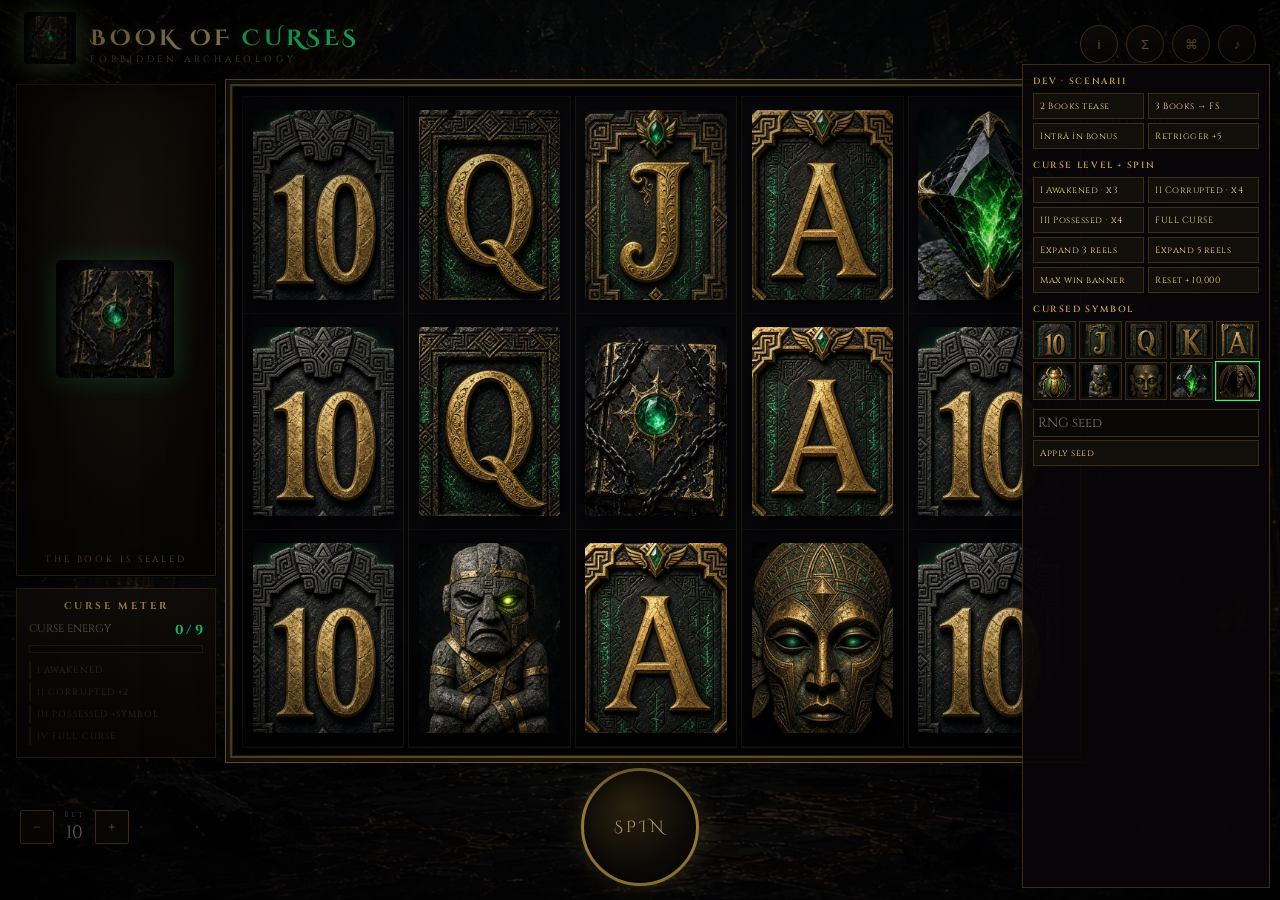
==== commit 0f353ea4: "Restore full index.html with splash hooks" ====
--- a/book-of-curses/index.html
+++ b/book-of-curses/index.html
@@ -5,6 +5,7 @@
   <meta name="viewport" content="width=device-width, initial-scale=1.0" />
   <title>Book of Curses</title>
   <link rel="stylesheet" href="css/game.css" />
+  <link rel="stylesheet" href="css/splash.css" />
 </head>
 <body class="curse-0 booting">
   <div class="splash" id="splash">
@@ -17,6 +18,107 @@
   <div class="backdrop"></div>
   <div class="embers" id="embers"></div>
   <div class="vignette"></div>
-  <p style="display:none">See repo files for full game shell — splash markup injected; keep existing app below in working copy.</p>
+  <div class="app">
+    <header class="topbar">
+      <div class="logo-wrap">
+        <div class="logo-book" id="miniBook"></div>
+        <div class="titles">
+          <h1>BOOK OF <span>CURSES</span></h1>
+          <p>Forbidden archaeology</p>
+        </div>
+      </div>
+      <div class="top-actions">
+        <button class="icon-btn" id="infoBtn" title="Paytable & rules">i</button>
+        <button class="icon-btn" id="simBtn" title="Simulation">Σ</button>
+        <button class="icon-btn" id="debugBtn" title="Developer">⌘</button>
+        <button class="icon-btn on" id="soundBtn" title="Sound">♪</button>
+      </div>
+    </header>
+    <div class="stage">
+      <aside class="side-panel">
+        <div class="book-hero alive" id="hero">
+          <div class="book-chains" id="bookChains"></div>
+          <div class="hero-svg" id="heroSvg" style="width:120px;height:140px"></div>
+          <div class="hero-caption" id="heroCaption">THE BOOK IS SEALED</div>
+        </div>
+        <div class="meter-card">
+          <h3>CURSE METER</h3>
+          <div class="energy-readout"><span>CURSE ENERGY</span><strong id="energyRead">0 / 9</strong></div>
+          <div class="energy-bar"><div class="energy-fill" id="energyFill"></div></div>
+          <div class="curse-steps">
+            <div class="curse-step">I  AWAKENED</div>
+            <div class="curse-step">II  CORRUPTED  ×2</div>
+            <div class="curse-step">III  POSSESSED  +SYMBOL</div>
+            <div class="curse-step">IV  FULL CURSE</div>
+          </div>
+        </div>
+      </aside>
+      <section class="machine">
+        <div class="frame" id="frame">
+          <div class="reels" id="reels">
+            <div class="reel" data-r="0"><div class="reel-window"><div class="cell" data-r="0" data-row="0"><div class="sym"></div></div><div class="cell" data-r="0" data-row="1"><div class="sym"></div></div><div class="cell" data-r="0" data-row="2"><div class="sym"></div></div></div></div>
+            <div class="reel" data-r="1"><div class="reel-window"><div class="cell" data-r="1" data-row="0"><div class="sym"></div></div><div class="cell" data-r="1" data-row="1"><div class="sym"></div></div><div class="cell" data-r="1" data-row="2"><div class="sym"></div></div></div></div>
+            <div class="reel" data-r="2"><div class="reel-window"><div class="cell" data-r="2" data-row="0"><div class="sym"></div></div><div class="cell" data-r="2" data-row="1"><div class="sym"></div></div><div class="cell" data-r="2" data-row="2"><div class="sym"></div></div></div></div>
+            <div class="reel" data-r="3"><div class="reel-window"><div class="cell" data-r="3" data-row="0"><div class="sym"></div></div><div class="cell" data-r="3" data-row="1"><div class="sym"></div></div><div class="cell" data-r="3" data-row="2"><div class="sym"></div></div></div></div>
+            <div class="reel" data-r="4"><div class="reel-window"><div class="cell" data-r="4" data-row="0"><div class="sym"></div></div><div class="cell" data-r="4" data-row="1"><div class="sym"></div></div><div class="cell" data-r="4" data-row="2"><div class="sym"></div></div></div></div>
+          </div>
+          <svg class="payline-svg" id="paylineSvg" viewBox="0 0 100 100" preserveAspectRatio="none"></svg>
+          <div class="ink-veil" id="inkVeil"></div>
+          <div class="banner" id="banner"><h2 id="bannerTitle"></h2><p id="bannerSub"></p></div>
+          <div class="ceremony" id="ceremony"><div class="ceremony-book" id="ceremonyBook"></div><h2 id="ceremonyTitle"></h2><p id="ceremonySub"></p></div>
+        </div>
+      </section>
+      <aside class="right-panel">
+        <div class="stat-box"><label>Balance</label><div class="val" id="balVal">10,000</div></div>
+        <div class="stat-box"><label>Win</label><div class="val" id="winVal">0</div></div>
+        <div class="stat-box fs-box" id="fsBox" style="display:none"><div class="fs-label">Free Spins</div><div class="fs-count" id="fsCount">0</div><div class="fs-label">Cursed symbol</div><div class="cursed-preview" id="cursedPreview"></div></div>
+      </aside>
+    </div>
+    <footer class="controls">
+      <div class="bet-wrap">
+        <button class="bet-btn" id="betDown">−</button>
+        <div class="bet-display"><label>Bet</label><div class="amt" id="betAmt">10</div></div>
+        <button class="bet-btn" id="betUp">+</button>
+      </div>
+      <button class="spin-btn" id="spinBtn">Spin</button>
+      <div class="ctrl-right">
+        <button class="mini-btn" id="autoBtn">Auto</button>
+        <button class="mini-btn" id="turboBtn">Turbo</button>
+      </div>
+    </footer>
+  </div>
+  <div class="overlay" id="infoOverlay"><div class="modal"><button class="close-x" id="infoClose">×</button><h2>Book of Curses</h2><p>Virtual credits only. Open Info in-game for full rules.</p><h3>Paytable</h3><table class="pay-grid"><thead><tr><th>Symbol</th><th>3</th><th>4</th><th>5</th></tr></thead><tbody id="payBody"></tbody></table></div></div>
+  <div class="overlay" id="simOverlay"><div class="modal"><button class="close-x" id="simClose">×</button><h2>Monte Carlo</h2><p>Spins <input id="simSpins" value="200000" style="width:110px;background:#0a0806;color:#e8dcc0;border:1px solid #3a2e16;padding:4px 6px"> Seed <input id="simSeed" value="7" style="width:80px;background:#0a0806;color:#e8dcc0;border:1px solid #3a2e16;padding:4px 6px"> <button class="mini-btn on" id="runSim">Run</button></p><div class="sim-out" id="simOut">Ready.</div></div></div>
+  <div class="debug-dock" id="debugDock">
+    <h4>DEV · SCENARII</h4>
+    <div class="debug-grid">
+      <button data-scene="tease">2 Books tease</button>
+      <button data-scene="trigger">3 Books → FS</button>
+      <button data-scene="enter">Intră în bonus</button>
+      <button data-scene="retrigger">Retrigger +5</button>
+    </div>
+    <h4>CURSE LEVEL + SPIN</h4>
+    <div class="debug-grid">
+      <button data-scene="curse1">I Awakened · x3</button>
+      <button data-scene="curse2">II Corrupted · x4</button>
+      <button data-scene="curse3">III Possessed · x4</button>
+      <button data-scene="full">FULL CURSE</button>
+      <button data-scene="expand3">Expand 3 reels</button>
+      <button data-scene="expand5">Expand 5 reels</button>
+      <button data-scene="maxwin">Max win banner</button>
+      <button data-scene="reset">Reset + 10,000</button>
+    </div>
+    <h4>CURSED SYMBOL</h4>
+    <div class="sym-pick" id="symPick"></div>
+    <input id="seedInput" placeholder="RNG seed" />
+    <button id="seedApply">Apply seed</button>
+  </div>
+  <script src="js/config.js"></script>
+  <script src="js/rng.js"></script>
+  <script src="js/engine.js"></script>
+  <script src="js/symbols.js"></script>
+  <script src="js/audio.js"></script>
+  <script src="js/main.js"></script>
+  <script src="js/splash.js"></script>
 </body>
 </html>
--- a/book-of-curses/css/splash.css
+++ b/book-of-curses/css/splash.css
@@ -0,0 +1,40 @@
+.splash {
+  position: fixed; inset: 0; z-index: 80;
+  display: flex; flex-direction: column; align-items: center; justify-content: center;
+  background:
+    radial-gradient(ellipse at 50% 40%, rgba(29,255,138,.08), transparent 55%),
+    #07060a;
+  transition: opacity .7s ease, visibility .7s ease;
+}
+.splash.gone { opacity: 0; visibility: hidden; pointer-events: none; }
+.splash-book {
+  width: 140px; height: 168px;
+  background: url("../assets/symbols/book.jpg") center/cover;
+  border-radius: 6px;
+  box-shadow: 0 0 40px rgba(201,164,74,.35), 0 20px 50px rgba(0,0,0,.6);
+  animation: splashBreathe 2.8s ease-in-out infinite;
+  margin-bottom: 22px;
+}
+.splash-title {
+  font-family: "Cinzel Decorative", Cinzel, Georgia, serif;
+  font-size: 28px; letter-spacing: .18em; color: #f0d48a;
+}
+.splash-title span { color: #1dff8a; }
+.splash-sub {
+  margin-top: 10px; font-size: 10px; letter-spacing: .38em; color: #8a7b5e;
+}
+.splash-bar {
+  width: min(280px, 70vw); height: 4px; margin-top: 22px;
+  background: #1a1610; border: 1px solid #3a2e16; overflow: hidden;
+}
+.splash-fill {
+  height: 100%; width: 0;
+  background: linear-gradient(90deg, #7a5c22, #1dff8a);
+  transition: width .2s ease;
+}
+.splash-pct { margin-top: 8px; font-size: 11px; color: #7a5c22; letter-spacing: .2em; }
+body.booting .app, body.booting .debug-dock { visibility: hidden; }
+@keyframes splashBreathe {
+  0%,100% { transform: scale(1); filter: brightness(1); }
+  50% { transform: scale(1.03); filter: brightness(1.12); }
+}
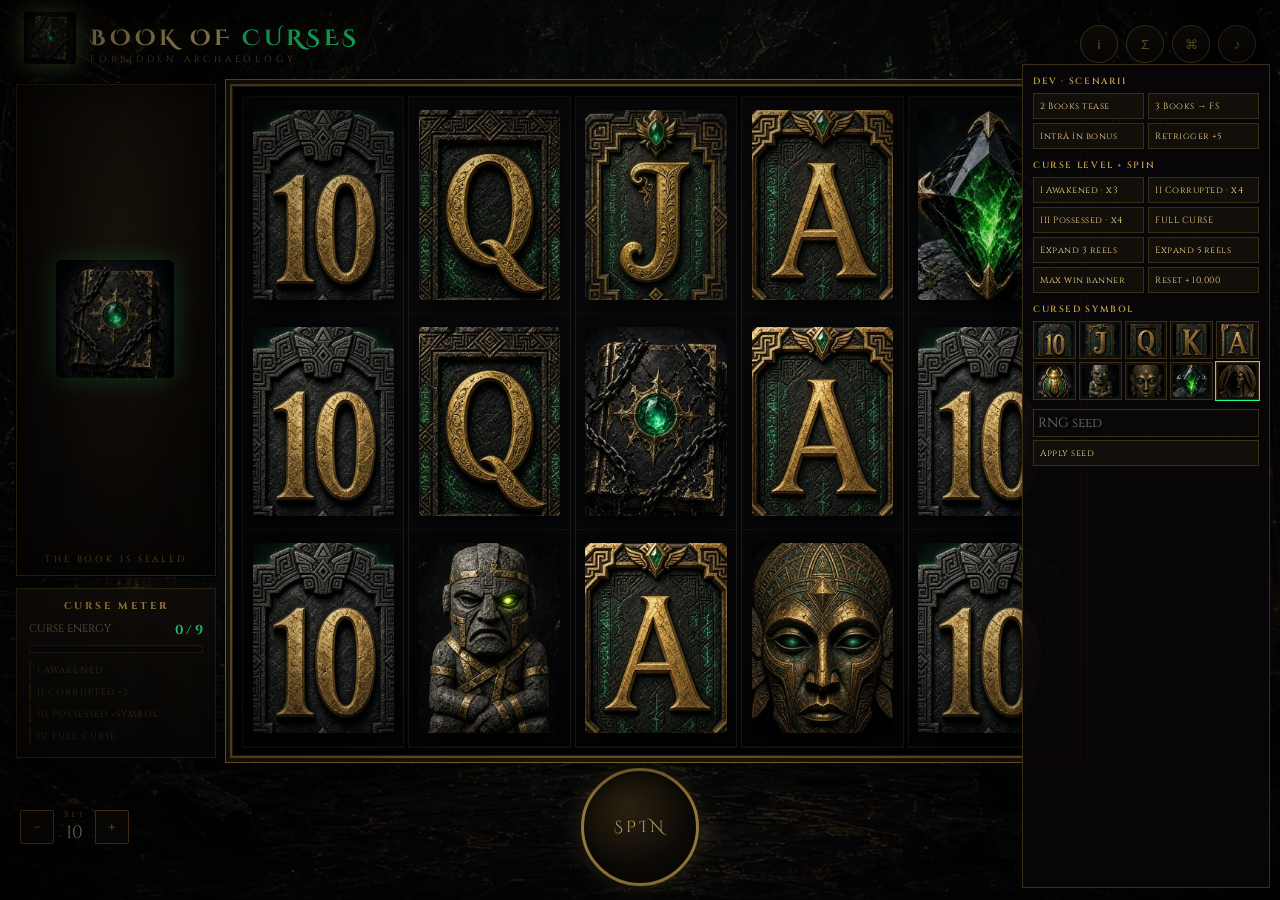
==== commit 0409a56e: "Show DVision logo on splash" ====
--- a/book-of-curses/index.html
+++ b/book-of-curses/index.html
@@ -9,6 +9,8 @@
 </head>
 <body class="curse-0 booting">
   <div class="splash" id="splash">
+    <img class="splash-logo" src="assets/dvision-gaming.svg" alt="DVision Gaming" />
+    <p class="splash-presents">PRESENTS</p>
     <div class="splash-book"></div>
     <h1 class="splash-title">BOOK OF <span>CURSES</span></h1>
     <p class="splash-sub" id="splashSub">SEALING THE VAULT</p>
--- a/book-of-curses/css/splash.css
+++ b/book-of-curses/css/splash.css
@@ -7,6 +7,19 @@
   transition: opacity .7s ease, visibility .7s ease;
 }
 .splash.gone { opacity: 0; visibility: hidden; pointer-events: none; }
+.splash-logo {
+  width: min(280px, 58vw);
+  height: auto;
+  margin-bottom: 10px;
+  filter: drop-shadow(0 0 22px rgba(201,164,74,.35));
+  animation: splashBreathe 3.2s ease-in-out infinite;
+}
+.splash-presents {
+  font-size: 10px;
+  letter-spacing: .46em;
+  color: #7a5c22;
+  margin: 2px 0 18px;
+}
 .splash-book {
   width: 140px; height: 168px;
   background: url("../assets/symbols/book.jpg") center/cover;
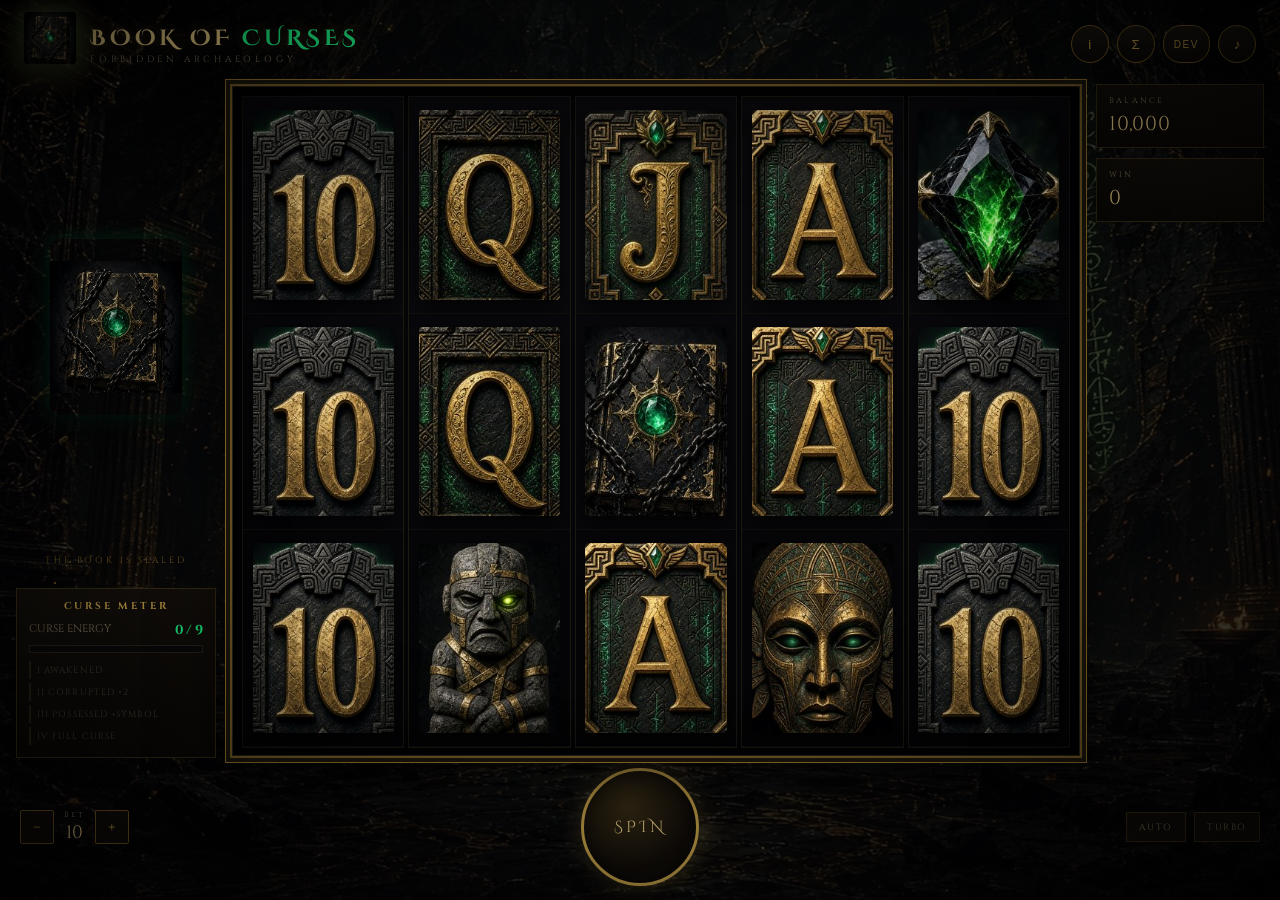
==== commit 2f5d5493: "Wire pages-fix assets and DEV button label" ====
--- a/book-of-curses/index.html
+++ b/book-of-curses/index.html
@@ -6,6 +6,7 @@
   <title>Book of Curses</title>
   <link rel="stylesheet" href="css/game.css" />
   <link rel="stylesheet" href="css/splash.css" />
+  <link rel="stylesheet" href="css/pages-fix.css" />
 </head>
 <body class="curse-0 booting">
   <div class="splash" id="splash">
@@ -32,7 +33,7 @@
       <div class="top-actions">
         <button class="icon-btn" id="infoBtn" title="Paytable & rules">i</button>
         <button class="icon-btn" id="simBtn" title="Simulation">Σ</button>
-        <button class="icon-btn" id="debugBtn" title="Developer">⌘</button>
+        <button class="icon-btn" id="debugBtn" title="Developer tools">DEV</button>
         <button class="icon-btn on" id="soundBtn" title="Sound">♪</button>
       </div>
     </header>
@@ -40,7 +41,7 @@
       <aside class="side-panel">
         <div class="book-hero alive" id="hero">
           <div class="book-chains" id="bookChains"></div>
-          <div class="hero-svg" id="heroSvg" style="width:120px;height:140px"></div>
+          <div class="hero-svg" id="heroSvg"></div>
           <div class="hero-caption" id="heroCaption">THE BOOK IS SEALED</div>
         </div>
         <div class="meter-card">
@@ -122,5 +123,6 @@
   <script src="js/audio.js"></script>
   <script src="js/main.js"></script>
   <script src="js/splash.js"></script>
+  <script src="js/pages-fix.js"></script>
 </body>
 </html>
--- a/book-of-curses/css/pages-fix.css
+++ b/book-of-curses/css/pages-fix.css
@@ -0,0 +1,39 @@
+.icon-btn#debugBtn {
+  width: auto; min-width: 38px; padding: 0 10px; border-radius: 18px;
+  font-size: 10px; letter-spacing: .16em;
+}
+.icon-btn#debugBtn.on {
+  border-color: #1dff8a; color: #1dff8a;
+  box-shadow: 0 0 12px rgba(29,255,138,.35);
+}
+.book-hero {
+  border: none !important;
+  background: transparent !important;
+  box-shadow: none !important;
+  overflow: visible !important;
+}
+.hero-svg {
+  width: 132px; height: auto; background: none; border: none; box-shadow: none;
+}
+.hero-art {
+  width: 132px; height: auto; aspect-ratio: 3 / 4;
+  object-fit: contain; border-radius: 10px; background: none;
+  box-shadow: 0 12px 28px rgba(0,0,0,.55), 0 0 22px rgba(29,255,138,.18);
+}
+.payline-svg { inset: 0 !important; overflow: visible; pointer-events: none; }
+.payline-svg path {
+  fill: none; stroke: #f0d48a; stroke-width: 3.2;
+  stroke-linecap: round; stroke-linejoin: round;
+  filter: drop-shadow(0 0 6px #f0d48a);
+  stroke-dasharray: 1; stroke-dashoffset: 1;
+  animation: lineTrace .55s ease-out forwards;
+}
+.payline-svg circle.node {
+  fill: #fff6d2; stroke: #c9a44a; stroke-width: 1.5;
+  filter: drop-shadow(0 0 6px #f0d48a);
+}
+.cell.line-on {
+  background: radial-gradient(circle, rgba(240,212,138,.28), transparent 72%);
+  box-shadow: inset 0 0 0 1px rgba(240,212,138,.45);
+}
+@keyframes lineTrace { to { stroke-dashoffset: 0; } }
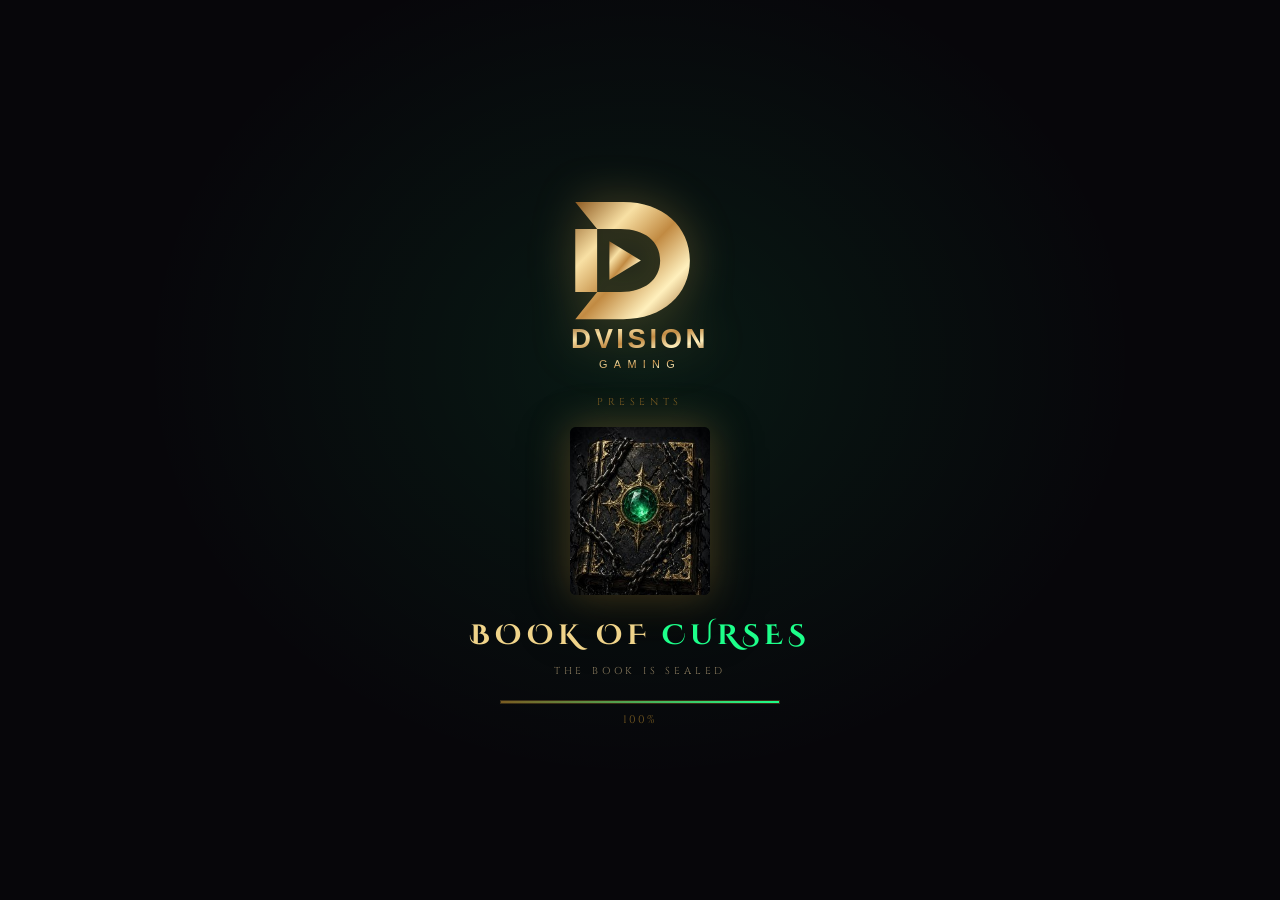
==== commit a6eb9b57: "cache-bust v0.9.3 assets" ====
--- a/book-of-curses/index.html
+++ b/book-of-curses/index.html
@@ -6,7 +6,7 @@
   <title>Book of Curses</title>
   <link rel="stylesheet" href="css/game.css" />
   <link rel="stylesheet" href="css/splash.css" />
-  <link rel="stylesheet" href="css/pages-fix.css" />
+  <link rel="stylesheet" href="css/pages-fix.css?v=0.9.3" />
 </head>
 <body class="curse-0 booting">
   <div class="splash" id="splash">
@@ -116,13 +116,13 @@
     <input id="seedInput" placeholder="RNG seed" />
     <button id="seedApply">Apply seed</button>
   </div>
-  <script src="js/config.js"></script>
+  <script src="js/config.js?v=0.9.3"></script>
   <script src="js/rng.js"></script>
   <script src="js/engine.js"></script>
   <script src="js/symbols.js"></script>
-  <script src="js/audio.js"></script>
+  <script src="js/audio.js?v=0.9.3"></script>
   <script src="js/main.js"></script>
   <script src="js/splash.js"></script>
-  <script src="js/pages-fix.js"></script>
+  <script src="js/pages-fix.js?v=0.9.3"></script>
 </body>
 </html>
--- a/book-of-curses/css/pages-fix.css
+++ b/book-of-curses/css/pages-fix.css
@@ -12,20 +12,25 @@
   box-shadow: none !important;
   overflow: visible !important;
 }
+.book-chains { display: none !important; }
 .hero-svg {
-  width: 132px; height: auto; background: none; border: none; box-shadow: none;
+  width: 148px; height: auto; background: none !important; border: none !important; box-shadow: none !important;
 }
 .hero-art {
-  width: 132px; height: auto; aspect-ratio: 3 / 4;
-  object-fit: contain; border-radius: 10px; background: none;
-  box-shadow: 0 12px 28px rgba(0,0,0,.55), 0 0 22px rgba(29,255,138,.18);
+  width: 148px; height: auto; aspect-ratio: 3 / 4;
+  object-fit: contain; border-radius: 0 !important;
+  background: transparent !important;
+  mix-blend-mode: lighten;
+  box-shadow: none !important;
+  filter: drop-shadow(0 14px 24px rgba(0,0,0,.65)) drop-shadow(0 0 18px rgba(29,255,138,.22));
 }
+.energy-readout { gap: 8px; }
+.energy-readout span, .energy-readout strong { white-space: nowrap; }
 .payline-svg { inset: 0 !important; overflow: visible; pointer-events: none; }
 .payline-svg path {
   fill: none; stroke: #f0d48a; stroke-width: 3.2;
   stroke-linecap: round; stroke-linejoin: round;
   filter: drop-shadow(0 0 6px #f0d48a);
-  stroke-dasharray: 1; stroke-dashoffset: 1;
   animation: lineTrace .55s ease-out forwards;
 }
 .payline-svg circle.node {
@@ -36,4 +41,12 @@
   background: radial-gradient(circle, rgba(240,212,138,.28), transparent 72%);
   box-shadow: inset 0 0 0 1px rgba(240,212,138,.45);
 }
+.reel.anticipate {
+  box-shadow: inset 0 0 28px rgba(201,164,74,.45), 0 0 22px rgba(201,164,74,.35);
+  animation: teasePulse .55s ease-in-out infinite;
+}
 @keyframes lineTrace { to { stroke-dashoffset: 0; } }
+@keyframes teasePulse {
+  0%,100% { box-shadow: inset 0 0 18px rgba(201,164,74,.28), 0 0 10px rgba(201,164,74,.2); }
+  50% { box-shadow: inset 0 0 36px rgba(240,212,138,.55), 0 0 26px rgba(240,212,138,.4); }
+}
